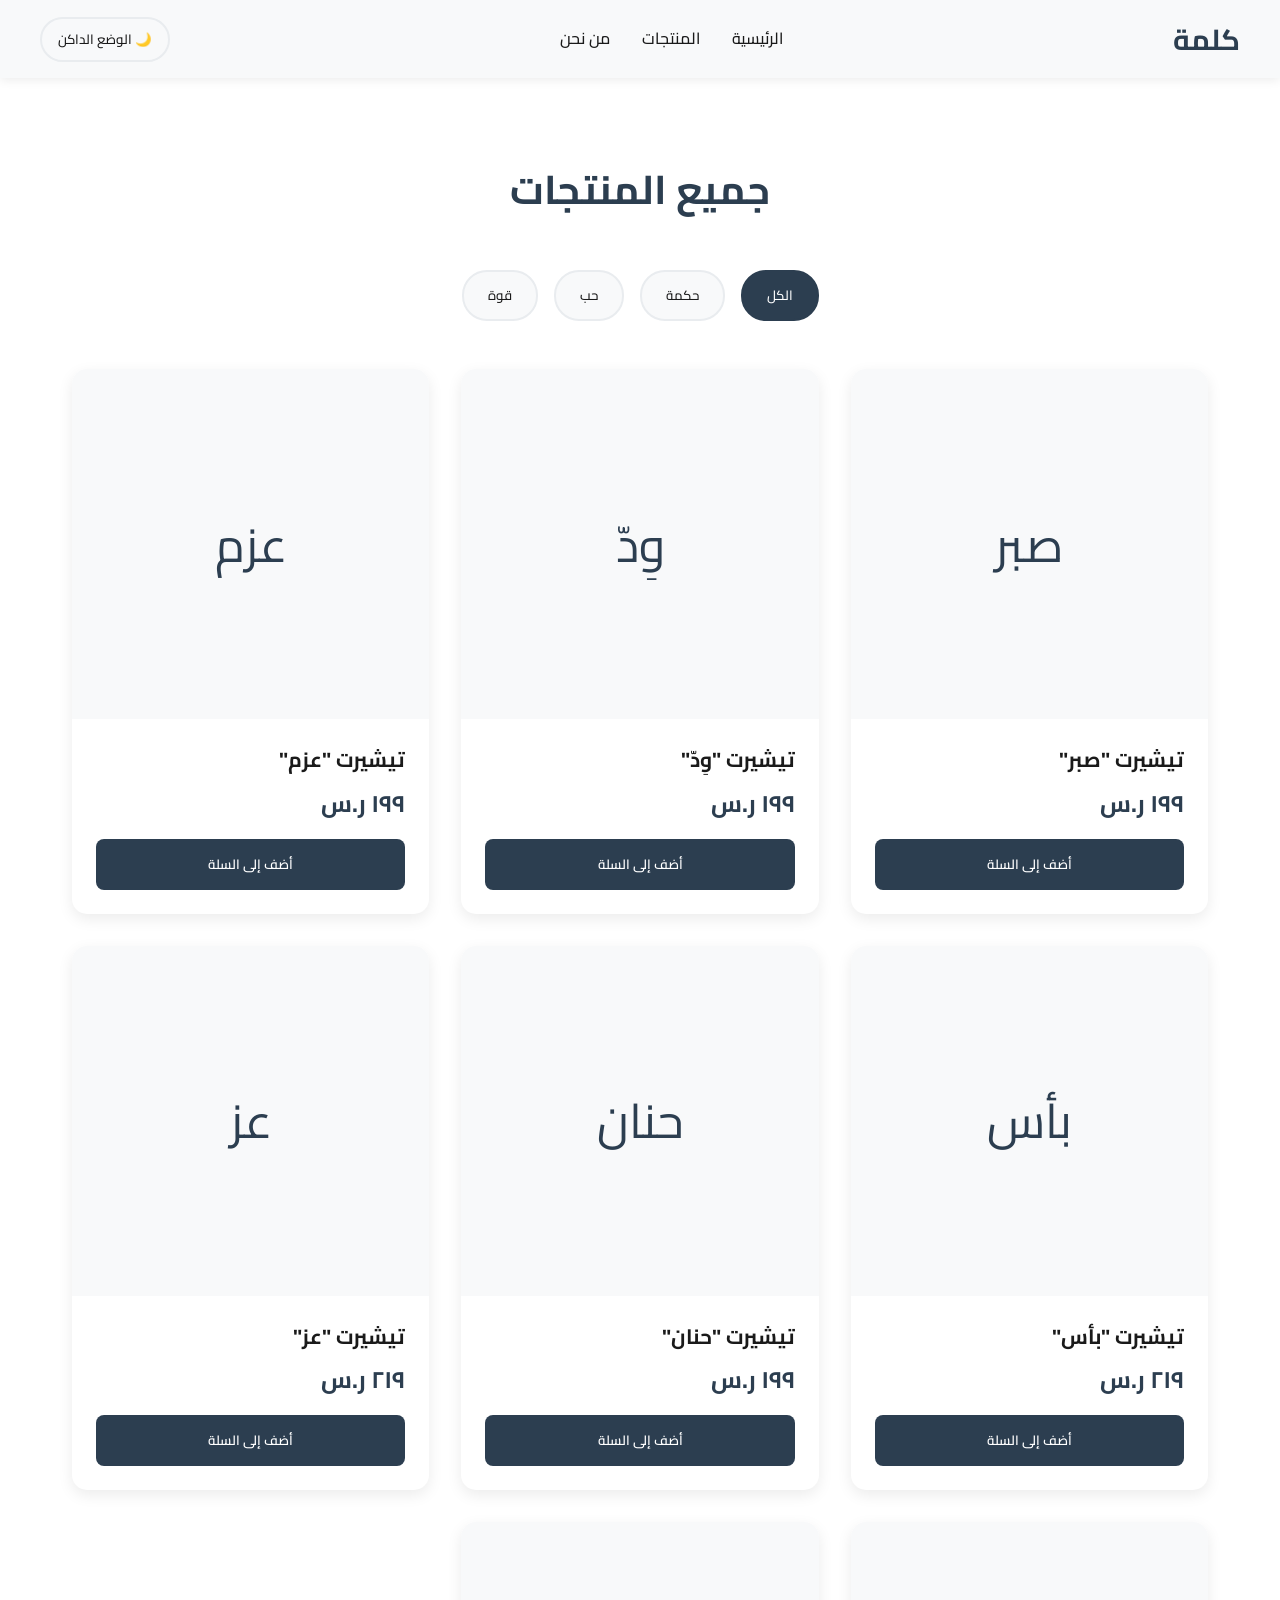
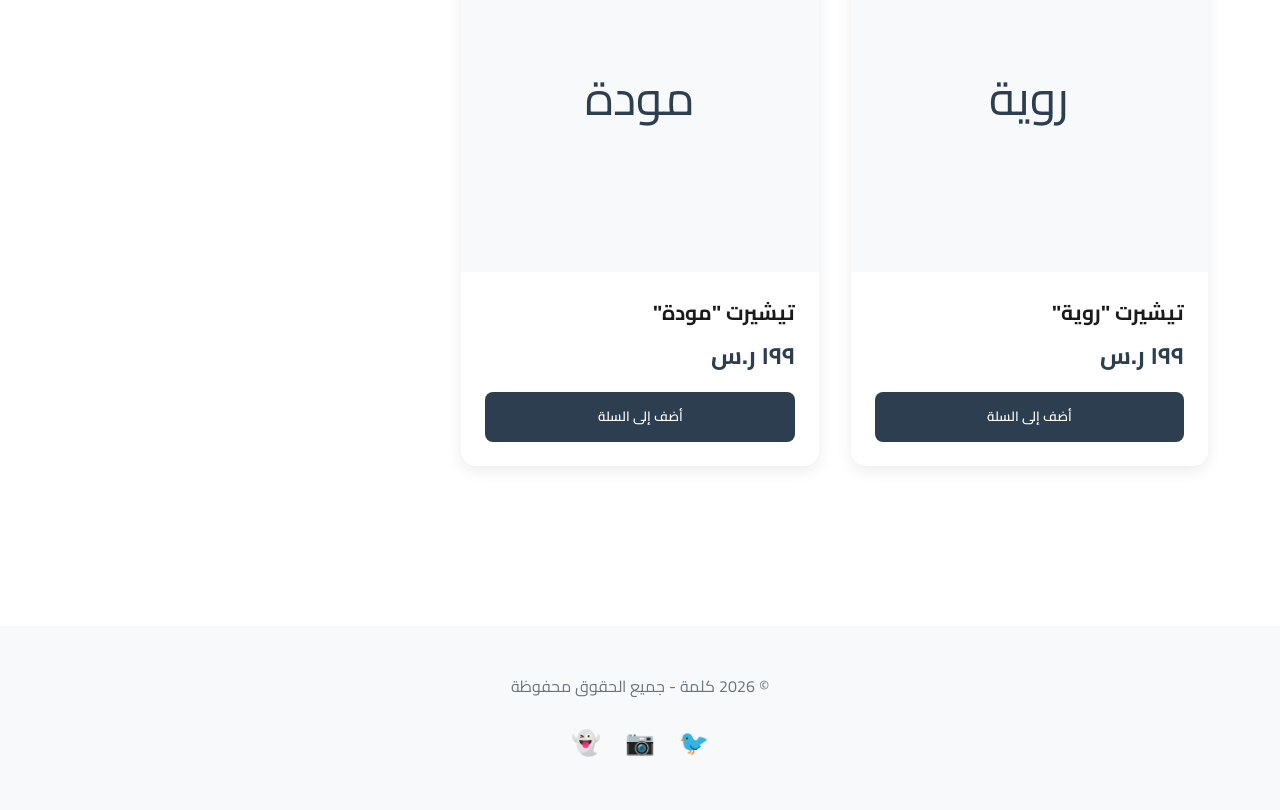
==== products.html @ c6dfade8 "Create products.html" ====
<!DOCTYPE html>
<html lang="ar" dir="rtl">
<head>
  <meta charset="UTF-8">
  <meta name="viewport" content="width=device-width, initial-scale=1.0">
  <title>المنتجات - كلمة</title>
  
  <link rel="preconnect" href="https://fonts.googleapis.com">
  <link rel="preconnect" href="https://fonts.gstatic.com" crossorigin>
  <link href="https://fonts.googleapis.com/css2?family=Cairo:wght@400;500;600;700&display=swap" rel="stylesheet">
  
  <link rel="stylesheet" href="style.css">
</head>
<body>
  <!-- الهيدر الموحد -->
  <header class="header">
    <div class="header-container">
      <a href="index.html" class="logo">كلمة</a>
      
      <nav>
        <ul class="nav-menu" id="nav-menu">
          <li><a href="index.html">الرئيسية</a></li>
          <li><a href="products.html">المنتجات</a></li>
          <li><a href="about.html">من نحن</a></li>
        </ul>
      </nav>
      
      <button class="theme-toggle" id="theme-toggle">🌙 الوضع الداكن</button>
      <button class="mobile-menu-btn" id="mobile-menu-btn">☰</button>
    </div>
  </header>

  <!-- ========================================
       🛍️ قسم المنتجات مع الفلاتر
       ======================================== -->
  <section class="section">
    <h2 class="section-title">جميع المنتجات</h2>
    
    <!-- أزرار الفلترة -->
    <div class="filters">
      <button class="filter-btn active" data-filter="all">الكل</button>
      <button class="filter-btn" data-filter="حكمة">حكمة</button>
      <button class="filter-btn" data-filter="حب">حب</button>
      <button class="filter-btn" data-filter="قوة">قوة</button>
    </div>

    <!-- شبكة المنتجات -->
    <div class="products-grid">
      <!-- منتج 1 -->
      <div class="product-card" data-category="حكمة">
        <div class="product-image">صبر</div>
        <div class="product-info">
          <h3 class="product-title">تيشيرت "صبر"</h3>
          <p class="product-price">١٩٩ ر.س</p>
          <button class="product-button">أضف إلى السلة</button>
        </div>
      </div>

      <!-- منتج 2 -->
      <div class="product-card" data-category="حب">
        <div class="product-image">وِدّ</div>
        <div class="product-info">
          <h3 class="product-title">تيشيرت "وِدّ"</h3>
          <p class="product-price">١٩٩ ر.س</p>
          <button class="product-button">أضف إلى السلة</button>
        </div>
      </div>

      <!-- منتج 3 -->
      <div class="product-card" data-category="حكمة">
        <div class="product-image">عزم</div>
        <div class="product-info">
          <h3 class="product-title">تيشيرت "عزم"</h3>
          <p class="product-price">١٩٩ ر.س</p>
          <button class="product-button">أضف إلى السلة</button>
        </div>
      </div>

      <!-- منتج 4 -->
      <div class="product-card" data-category="قوة">
        <div class="product-image">بأس</div>
        <div class="product-info">
          <h3 class="product-title">تيشيرت "بأس"</h3>
          <p class="product-price">٢١٩ ر.س</p>
          <button class="product-button">أضف إلى السلة</button>
        </div>
      </div>

      <!-- منتج 5 -->
      <div class="product-card" data-category="حب">
        <div class="product-image">حنان</div>
        <div class="product-info">
          <h3 class="product-title">تيشيرت "حنان"</h3>
          <p class="product-price">١٩٩ ر.س</p>
          <button class="product-button">أضف إلى السلة</button>
        </div>
      </div>

      <!-- منتج 6 -->
      <div class="product-card" data-category="قوة">
        <div class="product-image">عز</div>
        <div class="product-info">
          <h3 class="product-title">تيشيرت "عز"</h3>
          <p class="product-price">٢١٩ ر.س</p>
          <button class="product-button">أضف إلى السلة</button>
        </div>
      </div>

      <!-- منتج 7 -->
      <div class="product-card" data-category="حكمة">
        <div class="product-image">روية</div>
        <div class="product-info">
          <h3 class="product-title">تيشيرت "روية"</h3>
          <p class="product-price">١٩٩ ر.س</p>
          <button class="product-button">أضف إلى السلة</button>
        </div>
      </div>

      <!-- منتج 8 -->
      <div class="product-card" data-category="حب">
        <div class="product-image">مودة</div>
        <div class="product-info">
          <h3 class="product-title">تيشيرت "مودة"</h3>
          <p class="product-price">١٩٩ ر.س</p>
          <button class="product-button">أضف إلى السلة</button>
        </div>
      </div>
    </div>
  </section>

  <!-- الفوتر الموحد -->
  <footer class="footer">
    <div class="footer-content">
      <p>© 2026 كلمة - جميع الحقوق محفوظة</p>
      <div class="social-links">
        <a href="#" title="تويتر">🐦</a>
        <a href="#" title="انستغرام">📷</a>
        <a href="#" title="سناب شات">👻</a>
      </div>
    </div>
  </footer>

  <script src="script.js"></script>
</body>
</html>
---- style.css ----
:root {
  /* الوضع الفاتح (Light Mode) */
  --bg-primary: #ffffff;
  --bg-secondary: #f8f9fa;
  --text-primary: #1a1a1a;
  --text-secondary: #6c757d;
  --accent-color: #2c3e50;
  --card-bg: #ffffff;
  --border-color: #e9ecef;
  --shadow: rgba(0, 0, 0, 0.08);
}

[data-theme="dark"] {
  /* الوضع الداكن (Dark Mode) */
  --bg-primary: #1a1a1a;
  --bg-secondary: #2d2d2d;
  --text-primary: #ffffff;
  --text-secondary: #b0b0b0;
  --accent-color: #ecf0f1;
  --card-bg: #2d2d2d;
  --border-color: #404040;
  --shadow: rgba(0, 0, 0, 0.3);
}

/* ========================================
   🔄 إعادة تعيين الأنماط الأساسية
   ======================================== */
* {
  margin: 0;
  padding: 0;
  box-sizing: border-box;
}

body {
  font-family: 'Cairo', sans-serif;
  background-color: var(--bg-primary);
  color: var(--text-primary);
  line-height: 1.6;
  transition: background-color 0.3s ease, color 0.3s ease;
}

a {
  text-decoration: none;
  color: inherit;
}

img {
  max-width: 100%;
  height: auto;
}

/* ========================================
   🧭 الهيدر (Header)
   ======================================== */
.header {
  background-color: var(--bg-secondary);
  padding: 1rem 2rem;
  box-shadow: 0 2px 10px var(--shadow);
  position: sticky;
  top: 0;
  z-index: 1000;
}

.header-container {
  max-width: 1200px;
  margin: 0 auto;
  display: flex;
  justify-content: space-between;
  align-items: center;
}

.logo {
  font-size: 1.8rem;
  font-weight: 700;
  color: var(--accent-color);
}

.nav-menu {
  display: flex;
  gap: 2rem;
  list-style: none;
}

.nav-menu a {
  font-weight: 500;
  transition: color 0.3s ease;
}

.nav-menu a:hover {
  color: var(--accent-color);
}

.theme-toggle {
  background: none;
  border: 2px solid var(--border-color);
  color: var(--text-primary);
  padding: 0.5rem 1rem;
  border-radius: 25px;
  cursor: pointer;
  font-family: 'Cairo', sans-serif;
  font-weight: 500;
  transition: all 0.3s ease;
}

.theme-toggle:hover {
  border-color: var(--accent-color);
}

/* قائمة الموبايل */
.mobile-menu-btn {
  display: none;
  background: none;
  border: none;
  font-size: 1.5rem;
  color: var(--text-primary);
  cursor: pointer;
}

/* ========================================
   🏠 قسم البطل (Hero Section)
   ======================================== */
.hero {
  background: linear-gradient(135deg, var(--bg-secondary) 0%, var(--bg-primary) 100%);
  padding: 6rem 2rem;
  text-align: center;
}

.hero-content {
  max-width: 800px;
  margin: 0 auto;
}

.hero h1 {
  font-size: 3.5rem;
  margin-bottom: 1rem;
  color: var(--accent-color);
  line-height: 1.2;
}

.hero p {
  font-size: 1.3rem;
  color: var(--text-secondary);
  margin-bottom: 2rem;
}

.cta-button {
  display: inline-block;
  background-color: var(--accent-color);
  color: var(--bg-primary);
  padding: 1rem 2.5rem;
  border-radius: 30px;
  font-weight: 600;
  font-size: 1.1rem;
  transition: transform 0.3s ease, box-shadow 0.3s ease;
}

.cta-button:hover {
  transform: translateY(-3px);
  box-shadow: 0 10px 25px var(--shadow);
}

/* ========================================
   📦 الأقسام العامة
   ======================================== */
.section {
  padding: 5rem 2rem;
  max-width: 1200px;
  margin: 0 auto;
}

.section-title {
  font-size: 2.5rem;
  text-align: center;
  margin-bottom: 3rem;
  color: var(--accent-color);
}

/* ========================================
   👕 بطاقات المنتجات
   ======================================== */
.products-grid {
  display: grid;
  grid-template-columns: repeat(auto-fill, minmax(280px, 1fr));
  gap: 2rem;
}

.product-card {
  background-color: var(--card-bg);
  border-radius: 15px;
  overflow: hidden;
  box-shadow: 0 5px 15px var(--shadow);
  transition: transform 0.3s ease, box-shadow 0.3s ease;
}

.product-card:hover {
  transform: translateY(-10px);
  box-shadow: 0 15px 35px var(--shadow);
}

.product-image {
  width: 100%;
  height: 350px;
  background-color: var(--bg-secondary);
  display: flex;
  align-items: center;
  justify-content: center;
  font-size: 3rem;
  color: var(--accent-color);
}

.product-info {
  padding: 1.5rem;
}

.product-title {
  font-size: 1.3rem;
  margin-bottom: 0.5rem;
  color: var(--text-primary);
}

.product-price {
  font-size: 1.5rem;
  font-weight: 700;
  color: var(--accent-color);
  margin-bottom: 1rem;
}

.product-button {
  width: 100%;
  background-color: var(--accent-color);
  color: var(--bg-primary);
  border: none;
  padding: 0.8rem;
  border-radius: 8px;
  font-family: 'Cairo', sans-serif;
  font-weight: 600;
  cursor: pointer;
  transition: opacity 0.3s ease;
}

.product-button:hover {
  opacity: 0.9;
}

/* ========================================
   🔍 فلاتر المنتجات
   ======================================== */
.filters {
  display: flex;
  gap: 1rem;
  justify-content: center;
  margin-bottom: 3rem;
  flex-wrap: wrap;
}

.filter-btn {
  background-color: var(--bg-secondary);
  color: var(--text-primary);
  border: 2px solid var(--border-color);
  padding: 0.7rem 1.5rem;
  border-radius: 25px;
  cursor: pointer;
  font-family: 'Cairo', sans-serif;
  font-weight: 500;
  transition: all 0.3s ease;
}

.filter-btn:hover,
.filter-btn.active {
  background-color: var(--accent-color);
  color: var(--bg-primary);
  border-color: var(--accent-color);
}

/* ========================================
   📖 صفحة من نحن
   ======================================== */
.about-content {
  max-width: 800px;
  margin: 0 auto;
  text-align: center;
}

.about-content h2 {
  font-size: 2rem;
  margin-bottom: 1.5rem;
  color: var(--accent-color);
}

.about-content p {
  font-size: 1.2rem;
  color: var(--text-secondary);
  margin-bottom: 1.5rem;
  line-height: 1.8;
}

.values-grid {
  display: grid;
  grid-template-columns: repeat(auto-fit, minmax(250px, 1fr));
  gap: 2rem;
  margin-top: 4rem;
}

.value-card {
  background-color: var(--card-bg);
  padding: 2rem;
  border-radius: 15px;
  box-shadow: 0 5px 15px var(--shadow);
}

.value-icon {
  font-size: 3rem;
  margin-bottom: 1rem;
}

.value-card h3 {
  font-size: 1.5rem;
  margin-bottom: 1rem;
  color: var(--accent-color);
}

/* ========================================
   🦶 الفوتر (Footer)
   ======================================== */
.footer {
  background-color: var(--bg-secondary);
  padding: 3rem 2rem;
  text-align: center;
  margin-top: 5rem;
}

.footer-content {
  max-width: 1200px;
  margin: 0 auto;
}

.footer p {
  color: var(--text-secondary);
  margin-bottom: 1rem;
}

.social-links {
  display: flex;
  gap: 1.5rem;
  justify-content: center;
  margin-top: 1.5rem;
}

.social-links a {
  font-size: 1.5rem;
  color: var(--text-secondary);
  transition: color 0.3s ease;
}

.social-links a:hover {
  color: var(--accent-color);
}

/* ========================================
   📱 التجاوب مع الشاشات الصغيرة (Responsive)
   ======================================== */
@media (max-width: 768px) {
  .mobile-menu-btn {
    display: block;
  }

  .nav-menu {
    display: none;
    position: absolute;
    top: 100%;
    left: 0;
    right: 0;
    background-color: var(--bg-secondary);
    flex-direction: column;
    padding: 2rem;
    box-shadow: 0 5px 15px var(--shadow);
  }

  .nav-menu.active {
    display: flex;
  }

  .hero h1 {
    font-size: 2.5rem;
  }

  .hero p {
    font-size: 1.1rem;
  }

  .section-title {
    font-size: 2rem;
  }

  .products-grid {
    grid-template-columns: repeat(auto-fill, minmax(250px, 1fr));
    gap: 1.5rem;
  }
}
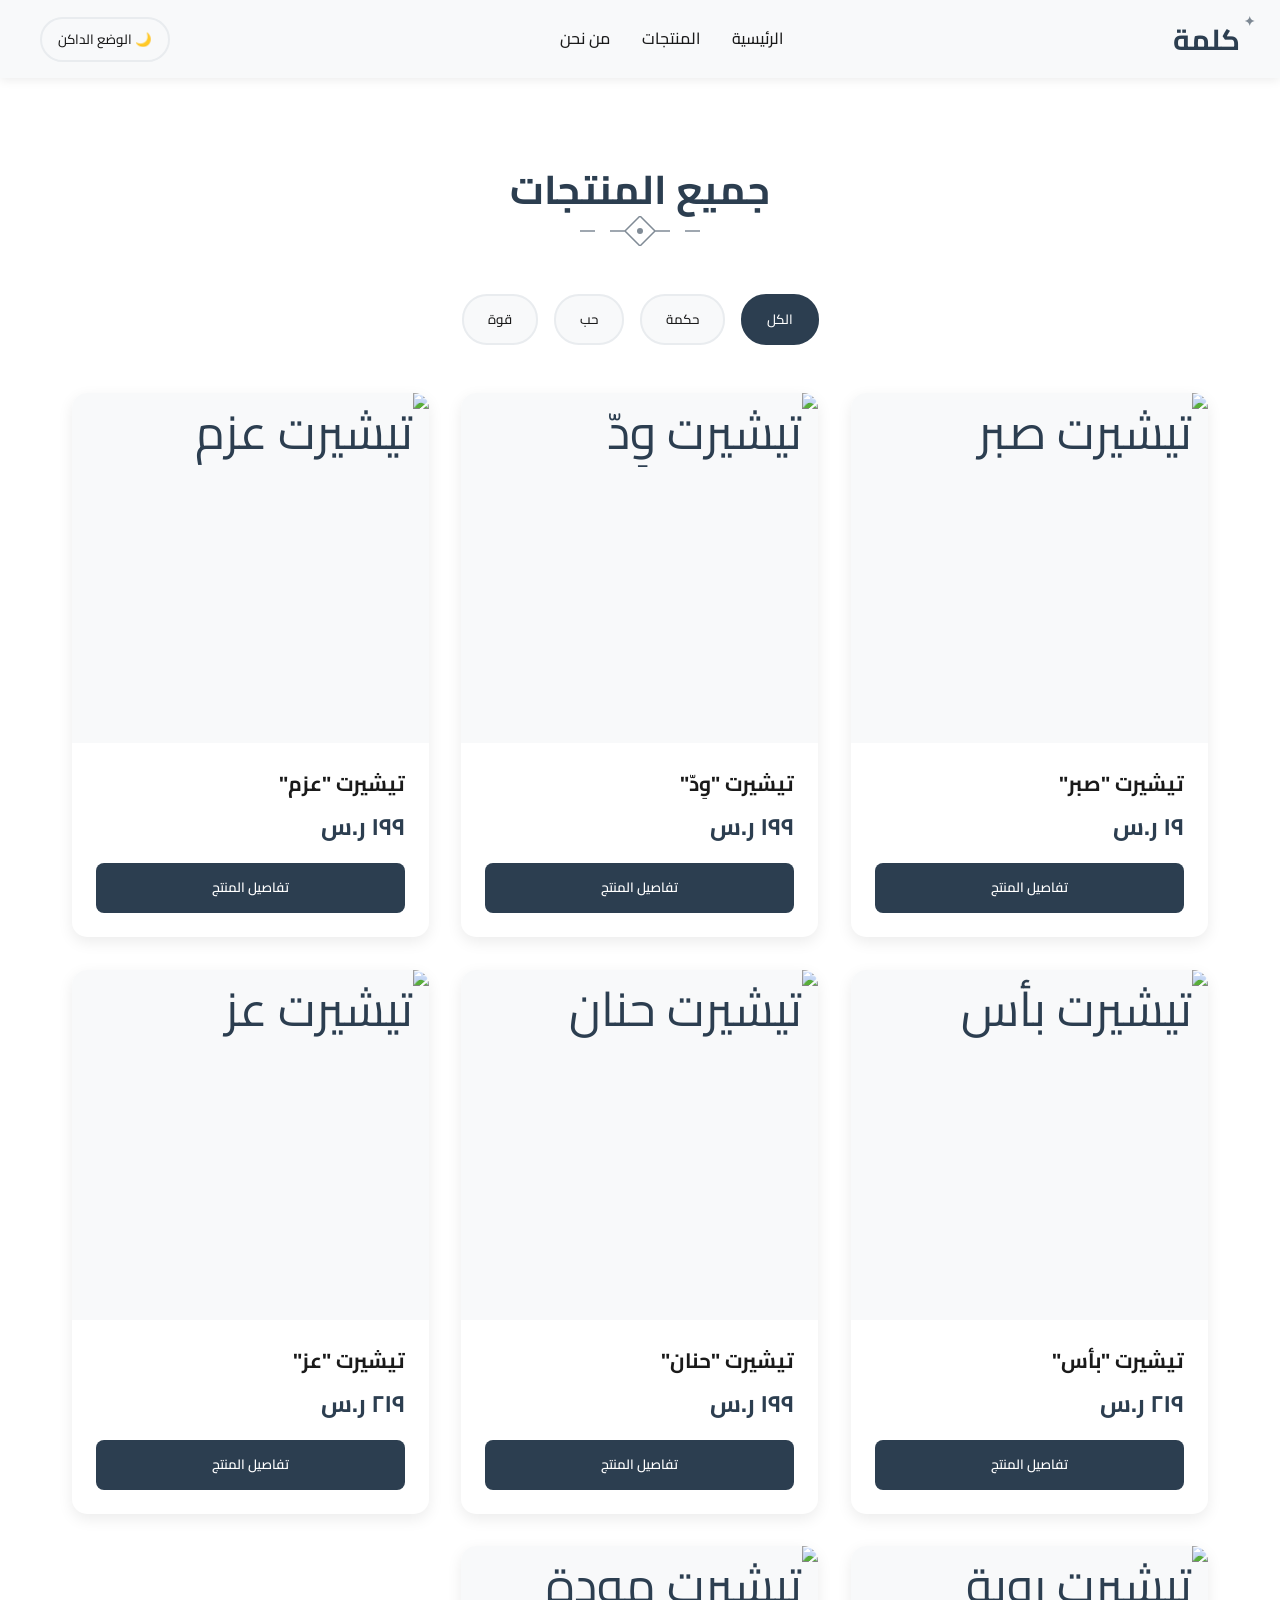
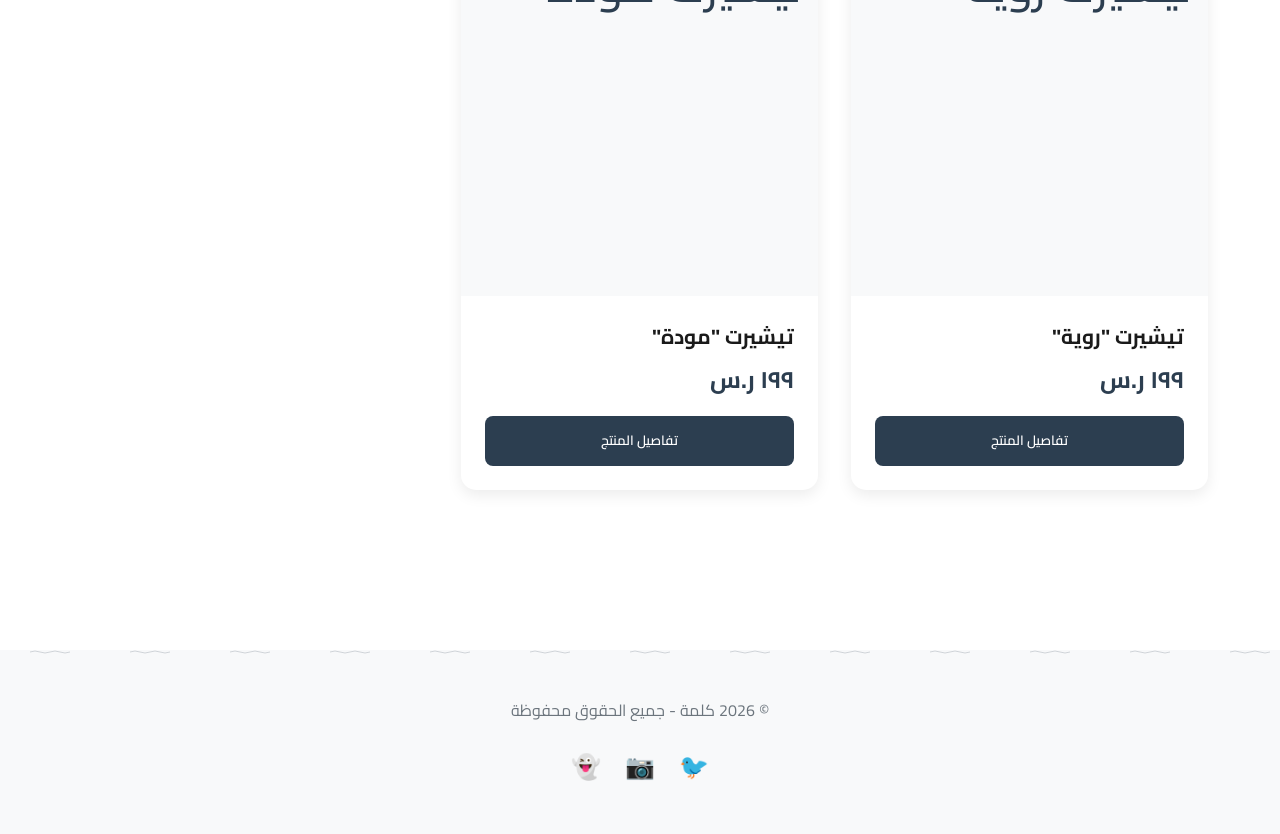
==== commit 0e365d80: "Update products.html" ====
--- a/products.html
+++ b/products.html
@@ -33,101 +33,117 @@
   <!-- ========================================
        🛍️ قسم المنتجات مع الفلاتر
        ======================================== -->
-  <section class="section">
-    <h2 class="section-title">جميع المنتجات</h2>
-    
-    <!-- أزرار الفلترة -->
-    <div class="filters">
-      <button class="filter-btn active" data-filter="all">الكل</button>
-      <button class="filter-btn" data-filter="حكمة">حكمة</button>
-      <button class="filter-btn" data-filter="حب">حب</button>
-      <button class="filter-btn" data-filter="قوة">قوة</button>
+  <!-- 🛍️ قسم المنتجات مع الفلاتر -->
+<section class="section">
+  <h2 class="section-title">جميع المنتجات</h2>
+  
+  <!-- أزرار الفلترة -->
+  <div class="filters">
+    <button class="filter-btn active" data-filter="all">الكل</button>
+    <button class="filter-btn" data-filter="حكمة">حكمة</button>
+    <button class="filter-btn" data-filter="حب">حب</button>
+    <button class="filter-btn" data-filter="قوة">قوة</button>
+  </div>
+
+  <!-- شبكة المنتجات -->
+  <div class="products-grid">
+    <!-- منتج 1 -->
+    <div class="product-card" data-category="حكمة" data-product-id="1">
+      <div class="product-image">
+        <img src="https://images.unsplash.com/photo-1521572163474-6864f9cf17ab?w=400&h=500&fit=crop" alt="تيشيرت صبر">
+      </div>
+      <div class="product-info">
+        <h3 class="product-title">تيشيرت "صبر"</h3>
+        <p class="product-price">١٩ ر.س</p>
+        <button class="product-button" onclick="window.location.href='product.html?id=1'">تفاصيل المنتج</button>
+      </div>
     </div>
 
-    <!-- شبكة المنتجات -->
-    <div class="products-grid">
-      <!-- منتج 1 -->
-      <div class="product-card" data-category="حكمة">
-        <div class="product-image">صبر</div>
-        <div class="product-info">
-          <h3 class="product-title">تيشيرت "صبر"</h3>
-          <p class="product-price">١٩٩ ر.س</p>
-          <button class="product-button">أضف إلى السلة</button>
-        </div>
+    <!-- منتج 2 -->
+    <div class="product-card" data-category="حب" data-product-id="2">
+      <div class="product-image">
+        <img src="https://images.unsplash.com/photo-1583743814966-8936f5b7be1a?w=400&h=500&fit=crop" alt="تيشيرت وِدّ">
       </div>
-
-      <!-- منتج 2 -->
-      <div class="product-card" data-category="حب">
-        <div class="product-image">وِدّ</div>
-        <div class="product-info">
-          <h3 class="product-title">تيشيرت "وِدّ"</h3>
-          <p class="product-price">١٩٩ ر.س</p>
-          <button class="product-button">أضف إلى السلة</button>
-        </div>
-      </div>
-
-      <!-- منتج 3 -->
-      <div class="product-card" data-category="حكمة">
-        <div class="product-image">عزم</div>
-        <div class="product-info">
-          <h3 class="product-title">تيشيرت "عزم"</h3>
-          <p class="product-price">١٩٩ ر.س</p>
-          <button class="product-button">أضف إلى السلة</button>
-        </div>
-      </div>
-
-      <!-- منتج 4 -->
-      <div class="product-card" data-category="قوة">
-        <div class="product-image">بأس</div>
-        <div class="product-info">
-          <h3 class="product-title">تيشيرت "بأس"</h3>
-          <p class="product-price">٢١٩ ر.س</p>
-          <button class="product-button">أضف إلى السلة</button>
-        </div>
-      </div>
-
-      <!-- منتج 5 -->
-      <div class="product-card" data-category="حب">
-        <div class="product-image">حنان</div>
-        <div class="product-info">
-          <h3 class="product-title">تيشيرت "حنان"</h3>
-          <p class="product-price">١٩٩ ر.س</p>
-          <button class="product-button">أضف إلى السلة</button>
-        </div>
-      </div>
-
-      <!-- منتج 6 -->
-      <div class="product-card" data-category="قوة">
-        <div class="product-image">عز</div>
-        <div class="product-info">
-          <h3 class="product-title">تيشيرت "عز"</h3>
-          <p class="product-price">٢١٩ ر.س</p>
-          <button class="product-button">أضف إلى السلة</button>
-        </div>
-      </div>
-
-      <!-- منتج 7 -->
-      <div class="product-card" data-category="حكمة">
-        <div class="product-image">روية</div>
-        <div class="product-info">
-          <h3 class="product-title">تيشيرت "روية"</h3>
-          <p class="product-price">١٩٩ ر.س</p>
-          <button class="product-button">أضف إلى السلة</button>
-        </div>
-      </div>
-
-      <!-- منتج 8 -->
-      <div class="product-card" data-category="حب">
-        <div class="product-image">مودة</div>
-        <div class="product-info">
-          <h3 class="product-title">تيشيرت "مودة"</h3>
-          <p class="product-price">١٩٩ ر.س</p>
-          <button class="product-button">أضف إلى السلة</button>
-        </div>
+      <div class="product-info">
+        <h3 class="product-title">تيشيرت "وِدّ"</h3>
+        <p class="product-price">١٩٩ ر.س</p>
+        <button class="product-button" onclick="window.location.href='product.html?id=2'">تفاصيل المنتج</button>
       </div>
     </div>
-  </section>
 
+    <!-- منتج 3 -->
+    <div class="product-card" data-category="حكمة" data-product-id="3">
+      <div class="product-image">
+        <img src="https://images.unsplash.com/photo-1576566588028-4147f3842f27?w=400&h=500&fit=crop" alt="تيشيرت عزم">
+      </div>
+      <div class="product-info">
+        <h3 class="product-title">تيشيرت "عزم"</h3>
+        <p class="product-price">١٩٩ ر.س</p>
+        <button class="product-button" onclick="window.location.href='product.html?id=3'">تفاصيل المنتج</button>
+      </div>
+    </div>
+
+    <!-- منتج 4 -->
+    <div class="product-card" data-category="قوة" data-product-id="4">
+      <div class="product-image">
+        <img src="https://images.unsplash.com/photo-1562157873-818bc0726f68?w=400&h=500&fit=crop" alt="تيشيرت بأس">
+      </div>
+      <div class="product-info">
+        <h3 class="product-title">تيشيرت "بأس"</h3>
+        <p class="product-price">٢١٩ ر.س</p>
+        <button class="product-button" onclick="window.location.href='product.html?id=4'">تفاصيل المنتج</button>
+      </div>
+    </div>
+
+    <!-- منتج 5 -->
+    <div class="product-card" data-category="حب" data-product-id="5">
+      <div class="product-image">
+        <img src="https://images.unsplash.com/photo-1503341504253-dff4815485f1?w=400&h=500&fit=crop" alt="تيشيرت حنان">
+      </div>
+      <div class="product-info">
+        <h3 class="product-title">تيشيرت "حنان"</h3>
+        <p class="product-price">١٩٩ ر.س</p>
+        <button class="product-button" onclick="window.location.href='product.html?id=5'">تفاصيل المنتج</button>
+      </div>
+    </div>
+
+    <!-- منتج 6 -->
+    <div class="product-card" data-category="قوة" data-product-id="6">
+      <div class="product-image">
+        <img src="https://images.unsplash.com/photo-1581655353564-df123a1eb820?w=400&h=500&fit=crop" alt="تيشيرت عز">
+      </div>
+      <div class="product-info">
+        <h3 class="product-title">تيشيرت "عز"</h3>
+        <p class="product-price">٢١٩ ر.س</p>
+        <button class="product-button" onclick="window.location.href='product.html?id=6'">تفاصيل المنتج</button>
+      </div>
+    </div>
+
+    <!-- منتج 7 -->
+    <div class="product-card" data-category="حكمة" data-product-id="7">
+      <div class="product-image">
+        <img src="https://images.unsplash.com/photo-1554568218-0f1715e72254?w=400&h=500&fit=crop" alt="تيشيرت روية">
+      </div>
+      <div class="product-info">
+        <h3 class="product-title">تيشيرت "روية"</h3>
+        <p class="product-price">١٩٩ ر.س</p>
+        <button class="product-button" onclick="window.location.href='product.html?id=7'">تفاصيل المنتج</button>
+      </div>
+    </div>
+
+    <!-- منتج 8 -->
+    <div class="product-card" data-category="حب" data-product-id="8">
+      <div class="product-image">
+        <img src="https://images.unsplash.com/photo-1529374255404-311a2a4f1fd9?w=400&h=500&fit=crop" alt="تيشيرت مودة">
+      </div>
+      <div class="product-info">
+        <h3 class="product-title">تيشيرت "مودة"</h3>
+        <p class="product-price">١٩٩ ر.س</p>
+        <button class="product-button" onclick="window.location.href='product.html?id=8'">تفاصيل المنتج</button>
+      </div>
+    </div>
+  </div>
+</section>
   <!-- الفوتر الموحد -->
   <footer class="footer">
     <div class="footer-content">
--- a/style.css
+++ b/style.css
@@ -304,7 +304,6 @@
 .value-card {
   background-color: var(--card-bg);
   padding: 2rem;
-  border-radius: 15px;
   box-shadow: 0 5px 15px var(--shadow);
 }
 
@@ -397,3 +396,781 @@
     gap: 1.5rem;
   }
 }
+
+/* ========================================
+   🎬 أنيميشن 3D - يمكن تعديل القيم هنا
+   ======================================== */
+
+/* تأثير دخول العناصر من الأسفل مع دوران خفيف */
+@keyframes fadeInUp3D {
+  from {
+    opacity: 0;
+    transform: translateY(50px) rotateX(-15deg);
+  }
+  to {
+    opacity: 1;
+    transform: translateY(0) rotateX(0);
+  }
+}
+
+/* تأثير دوران مستمر للعناصر الزخرفية */
+@keyframes float3D {
+  0%, 100% {
+    transform: translateY(0) rotateX(0) rotateY(0);
+  }
+  50% {
+    transform: translateY(-20px) rotateX(10deg) rotateY(10deg);
+  }
+}
+
+/* تأثير نبض خفيف */
+@keyframes pulse3D {
+  0%, 100% {
+    transform: scale(1) rotateY(0);
+  }
+  50% {
+    transform: scale(1.05) rotateY(5deg);
+  }
+}
+
+/* ========================================
+   🏠 قسم Hero بتأثير 3D Parallax
+   ======================================== */
+.hero {
+  position: relative;
+  overflow: hidden;
+  perspective: 1000px; /* 🎯 عدّل هذه القيمة لتغيير عمق التأثير (كلما زادت قل العمق) */
+}
+
+.hero-content {
+  transform-style: preserve-3d;
+  animation: fadeInUp3D 1.2s ease-out;
+}
+
+.hero h1 {
+  transform: translateZ(50px); /* 🎯 عدّل القيمة لتغيير بروز النص للأمام */
+  text-shadow: 0 5px 15px var(--shadow);
+}
+
+.hero p {
+  transform: translateZ(30px);
+  animation: fadeInUp3D 1.2s ease-out 0.3s both;
+}
+
+.cta-button {
+  transform: translateZ(40px);
+  animation: fadeInUp3D 1.2s ease-out 0.6s both;
+}
+
+/* ========================================
+   ✨ أشكال زخرفية 3D متحركة في الخلفية
+   ======================================== */
+.hero::before,
+.hero::after {
+  content: '';
+  position: absolute;
+  width: 200px;
+  height: 200px;
+  border-radius: 50%;
+  background: linear-gradient(135deg, var(--accent-color) 0%, transparent 70%);
+  opacity: 0.1;
+  animation: float3D 6s ease-in-out infinite;
+  pointer-events: none;
+}
+
+.hero::before {
+  top: 10%;
+  left: 10%;
+  animation-delay: 0s;
+}
+
+.hero::after {
+  bottom: 10%;
+  right: 10%;
+  animation-delay: 3s;
+}
+
+/* ========================================
+   👕 بطاقات المنتجات بتأثير 3D Tilt
+   ======================================== */
+.product-card {
+  transform-style: preserve-3d;
+  transition: transform 0.4s ease, box-shadow 0.4s ease;
+  will-change: transform; /* تحسين الأداء */
+}
+
+.product-card:hover {
+  transform: translateY(-10px) rotateX(5deg) rotateY(-5deg);
+  box-shadow: 0 20px 40px var(--shadow);
+}
+
+.product-image {
+  transform: translateZ(20px); /* 🎯 عدّل القيمة لبروز الصورة */
+  transition: transform 0.4s ease;
+}
+
+.product-card:hover .product-image {
+  transform: translateZ(40px) scale(1.05);
+}
+
+.product-info {
+  transform: translateZ(10px);
+}
+
+/* ========================================
+   📖 بطاقات القيم بتأثير دوران 3D
+   ======================================== */
+.value-card {
+  transform-style: preserve-3d;
+  transition: transform 0.5s ease;
+}
+
+.value-card:hover {
+  transform: rotateY(10deg) rotateX(-5deg) scale(1.03);
+}
+
+.value-icon {
+  transform: translateZ(30px);
+  animation: pulse3D 3s ease-in-out infinite;
+}
+
+/* ========================================
+   🎯 تأثير Parallax على العناوين
+   ======================================== */
+.section-title {
+  transform-style: preserve-3d;
+  transition: transform 0.3s ease;
+}
+
+.section-title:hover {
+  transform: translateZ(20px) scale(1.02);
+}
+
+/* ========================================
+   📱 إيقاف التأثيرات على الموبايل (للأداء)
+   ======================================== */
+@media (max-width: 768px) {
+  .hero::before,
+  .hero::after {
+    display: none;
+  }
+  
+  .product-card:hover {
+    transform: translateY(-5px);
+  }
+}
+
+/* ========================================
+   ⚡ تحسين الأداء للمستخدمين الذين يفضلون تقليل الحركة
+   ======================================== */
+@media (prefers-reduced-motion: reduce) {
+  *, *::before, *::after {
+    animation-duration: 0.01ms !important;
+    animation-iteration-count: 1 !important;
+    transition-duration: 0.01ms !important;
+  }
+}
+/* ========================================
+   🌙 الزخارف العربية الإسلامية المينيماليست
+   ======================================== */
+
+/* ========================================
+   ✨ فواصل زخرفية بين الأقسام
+   ======================================== */
+.ornamental-divider {
+  display: flex;
+  align-items: center;
+  justify-content: center;
+  margin: 3rem auto;
+  max-width: 400px;
+  gap: 1rem;
+}
+
+.ornamental-divider::before,
+.ornamental-divider::after {
+  content: '';
+  flex: 1;
+  height: 1px;
+  background: linear-gradient(
+    to var(--direction, right),
+    transparent,
+    var(--accent-color),
+    transparent
+  );
+}
+
+.ornamental-divider::before { --direction: right; }
+.ornamental-divider::after { --direction: left; }
+
+.ornamental-divider svg {
+  width: 40px;
+  height: 40px;
+  fill: var(--accent-color);
+  opacity: 0.7;
+  transition: transform 0.5s ease;
+}
+
+.ornamental-divider:hover svg {
+  transform: rotate(45deg);
+}
+
+/* ========================================
+   🏷️ حدود مزخرفة للعناوين
+   ======================================== */
+.section-title {
+  position: relative;
+  display: inline-block;
+  width: 100%;
+  padding-bottom: 1.5rem;
+}
+
+.section-title::after {
+  content: '';
+  position: absolute;
+  bottom: 0;
+  left: 50%;
+  transform: translateX(-50%);
+  width: 120px;
+  height: 30px;
+  background-image: url("data:image/svg+xml;utf8,<svg xmlns='http://www.w3.org/2000/svg' viewBox='0 0 120 30'><path d='M60 0 L75 15 L60 30 L45 15 Z M30 15 L45 15 M75 15 L90 15 M0 15 L15 15 M105 15 L120 15' fill='none' stroke='%232c3e50' stroke-width='1.5'/><circle cx='60' cy='15' r='3' fill='%232c3e50'/></svg>");
+  background-repeat: no-repeat;
+  background-position: center;
+  background-size: contain;
+  opacity: 0.6;
+}
+
+/* 🎯 لتغيير لون الزخرفة في الوضع الداكن */
+[data-theme="dark"] .section-title::after {
+  background-image: url("data:image/svg+xml;utf8,<svg xmlns='http://www.w3.org/2000/svg' viewBox='0 0 120 30'><path d='M60 0 L75 15 L60 30 L45 15 Z M30 15 L45 15 M75 15 L90 15 M0 15 L15 15 M105 15 L120 15' fill='none' stroke='%23ecf0f1' stroke-width='1.5'/><circle cx='60' cy='15' r='3' fill='%23ecf0f1'/></svg>");
+}
+
+/* ========================================
+   🎭 نمط خلفية زخرفي خفيف (Islamic Pattern)
+   ======================================== */
+.pattern-bg {
+  position: relative;
+}
+
+.pattern-bg::before {
+  content: '';
+  position: absolute;
+  top: 0;
+  left: 0;
+  right: 0;
+  bottom: 0;
+  background-image: url("data:image/svg+xml;utf8,<svg xmlns='http://www.w3.org/2000/svg' width='60' height='60' viewBox='0 0 60 60'><path d='M30 0 L35 10 L45 10 L37 17 L40 27 L30 21 L20 27 L23 17 L15 10 L25 10 Z' fill='none' stroke='%232c3e50' stroke-width='0.5' opacity='0.1'/></svg>");
+  background-repeat: repeat;
+  opacity: 0.3;
+  pointer-events: none;
+  z-index: 0;
+}
+
+.pattern-bg > * {
+  position: relative;
+  z-index: 1;
+}
+
+[data-theme="dark"] .pattern-bg::before {
+  background-image: url("data:image/svg+xml;utf8,<svg xmlns='http://www.w3.org/2000/svg' width='60' height='60' viewBox='0 0 60 60'><path d='M30 0 L35 10 L45 10 L37 17 L40 27 L30 21 L20 27 L23 17 L15 10 L25 10 Z' fill='none' stroke='%23ecf0f1' stroke-width='0.5' opacity='0.1'/></svg>");
+}
+
+/* ========================================
+   🖼️ إطار زخرفي حول بطاقات القيم
+   ======================================== */
+.value-card {
+  position: relative;
+  border: 1px solid var(--border-color);
+}
+
+.value-card::before,
+.value-card::after {
+  content: '';
+  position: absolute;
+  width: 30px;
+  height: 30px;
+  border: 2px solid var(--accent-color);
+  opacity: 0.4;
+  transition: all 0.4s ease;
+}
+
+.value-card::before {
+  top: -2px;
+  right: -2px;
+  border-bottom: none;
+  border-left: none;
+}
+
+.value-card::after {
+  bottom: -2px;
+  left: -2px;
+  border-top: none;
+  border-right: none;
+}
+
+.value-card:hover::before,
+.value-card:hover::after {
+  width: 50px;
+  height: 50px;
+  opacity: 0.8;
+}
+
+/* ========================================
+   🌸 زخرفة في الفوتر
+   ======================================== */
+.footer {
+  position: relative;
+  overflow: hidden;
+}
+
+.footer::before {
+  content: '';
+  position: absolute;
+  top: 0;
+  left: 0;
+  right: 0;
+  height: 4px;
+  background-image: url("data:image/svg+xml;utf8,<svg xmlns='http://www.w3.org/2000/svg' viewBox='0 0 100 10'><path d='M0 5 Q 12.5 0, 25 5 T 50 5 T 75 5 T 100 5' fill='none' stroke='%232c3e50' stroke-width='1'/></svg>");
+  background-repeat: repeat-x;
+  background-size: 100px 4px;
+  opacity: 0.5;
+}
+
+[data-theme="dark"] .footer::before {
+  background-image: url("data:image/svg+xml;utf8,<svg xmlns='http://www.w3.org/2000/svg' viewBox='0 0 100 10'><path d='M0 5 Q 12.5 0, 25 5 T 50 5 T 75 5 T 100 5' fill='none' stroke='%23ecf0f1' stroke-width='1'/></svg>");
+}
+
+/* ========================================
+   💫 زخرفة متحركة حول اللوجو
+   ======================================== */
+.logo {
+  position: relative;
+  display: inline-block;
+}
+
+.logo::after {
+  content: '✦';
+  position: absolute;
+  top: -5px;
+  right: -15px;
+  font-size: 0.8rem;
+  color: var(--accent-color);
+  animation: rotateStar 8s linear infinite;
+  opacity: 0.6;
+}
+
+@keyframes rotateStar {
+  from { transform: rotate(0deg); }
+  to { transform: rotate(360deg); }
+}
+
+/* ========================================
+   📱 تعديل الزخارف للموبايل
+   ======================================== */
+@media (max-width: 768px) {
+ 
+  
+  .ornamental-divider {
+    max-width: 250px;
+  }
+  
+  .section-title::after {
+    width: 80px;
+  }
+}
+/* ========================================
+   👕 صور المنتجات
+   ======================================== */
+.product-image {
+  width: 100%;
+  height: 350px;
+  background-color: var(--bg-secondary);
+  display: flex;
+  align-items: center;
+  justify-content: center;
+  overflow: hidden;
+  position: relative;
+}
+
+.product-image img {
+  width: 100%;
+  height: 100%;
+  object-fit: cover;
+  transition: transform 0.4s ease;
+}
+
+.product-card:hover .product-image img {
+  transform: scale(1.1);
+}
+
+/* ========================================
+   🎨 صفحة تفاصيل المنتج
+   ======================================== */
+.product-detail {
+  max-width: 1200px;
+  margin: 3rem auto;
+  padding: 0 2rem;
+  display: grid;
+  grid-template-columns: 1fr 1fr;
+  gap: 4rem;
+}
+
+.product-gallery {
+  position: sticky;
+  top: 100px;
+  height: fit-content;
+}
+
+.product-main-image {
+  width: 100%;
+  aspect-ratio: 1;
+  background-color: var(--bg-secondary);
+  border-radius: 15px;
+  overflow: hidden;
+  margin-bottom: 1rem;
+  box-shadow: 0 5px 15px var(--shadow);
+}
+
+.product-main-image img {
+  width: 100%;
+  height: 100%;
+  object-fit: cover;
+}
+
+.product-thumbnails {
+  display: grid;
+  grid-template-columns: repeat(4, 1fr);
+  gap: 1rem;
+}
+
+.thumbnail {
+  aspect-ratio: 1;
+  border-radius: 10px;
+  overflow: hidden;
+  cursor: pointer;
+  border: 2px solid var(--border-color);
+  transition: border-color 0.3s ease;
+}
+
+.thumbnail:hover,
+.thumbnail.active {
+  border-color: var(--accent-color);
+}
+
+.thumbnail img {
+  width: 100%;
+  height: 100%;
+  object-fit: cover;
+}
+
+.product-info-detail {
+  padding: 2rem 0;
+}
+
+.product-info-detail h1 {
+  font-size: 2.5rem;
+  color: var(--text-primary);
+  margin-bottom: 1rem;
+}
+
+.product-price-detail {
+  font-size: 2rem;
+  font-weight: 700;
+  color: var(--accent-color);
+  margin-bottom: 1.5rem;
+}
+
+.product-description {
+  color: var(--text-secondary);
+  font-size: 1.1rem;
+  line-height: 1.8;
+  margin-bottom: 2rem;
+}
+
+/* اختيار اللون */
+.color-selector {
+  margin-bottom: 2rem;
+}
+
+.color-selector label {
+  display: block;
+  font-weight: 600;
+  margin-bottom: 1rem;
+  color: var(--text-primary);
+}
+
+.color-options {
+  display: flex;
+  gap: 1rem;
+  flex-wrap: wrap;
+}
+
+.color-option {
+  width: 50px;
+  height: 50px;
+  border-radius: 50%;
+  cursor: pointer;
+  border: 3px solid transparent;
+  transition: all 0.3s ease;
+  position: relative;
+}
+
+.color-option:hover {
+  transform: scale(1.1);
+}
+
+.color-option.selected {
+  border-color: var(--text-primary);
+  box-shadow: 0 0 0 2px var(--bg-primary), 0 0 0 4px var(--text-primary);
+}
+
+.color-option::after {
+  content: attr(data-color-name);
+  position: absolute;
+  bottom: -25px;
+  left: 50%;
+  transform: translateX(-50%);
+  font-size: 0.8rem;
+  color: var(--text-secondary);
+  white-space: nowrap;
+  opacity: 0;
+  transition: opacity 0.3s ease;
+}
+
+.color-option:hover::after {
+  opacity: 1;
+}
+
+/* اختيار المقاس */
+.size-selector {
+  margin-bottom: 2rem;
+}
+
+.size-selector label {
+  display: block;
+  font-weight: 600;
+  margin-bottom: 1rem;
+  color: var(--text-primary);
+}
+
+.size-options {
+  display: flex;
+  gap: 1rem;
+  flex-wrap: wrap;
+}
+
+.size-option {
+  width: 60px;
+  height: 60px;
+  border: 2px solid var(--border-color);
+  background-color: var(--card-bg);
+  color: var(--text-primary);
+  border-radius: 10px;
+  cursor: pointer;
+  font-family: 'Cairo', sans-serif;
+  font-weight: 600;
+  font-size: 1.1rem;
+  transition: all 0.3s ease;
+}
+
+.size-option:hover {
+  border-color: var(--accent-color);
+  transform: translateY(-2px);
+}
+
+.size-option.selected {
+  background-color: var(--accent-color);
+  color: var(--bg-primary);
+  border-color: var(--accent-color);
+}
+
+.size-option:disabled {
+  opacity: 0.4;
+  cursor: not-allowed;
+  transform: none;
+}
+
+/* دليل المقاسات */
+.size-guide {
+  margin-top: 1rem;
+  font-size: 0.9rem;
+  color: var(--text-secondary);
+}
+
+.size-guide a {
+  color: var(--accent-color);
+  text-decoration: underline;
+  cursor: pointer;
+}
+
+/* زر الإضافة للسلة */
+.add-to-cart {
+  width: 100%;
+  background-color: var(--accent-color);
+  color: var(--bg-primary);
+  border: none;
+  padding: 1.2rem;
+  border-radius: 10px;
+  font-family: 'Cairo', sans-serif;
+  font-weight: 700;
+  font-size: 1.2rem;
+  cursor: pointer;
+  transition: all 0.3s ease;
+  margin-bottom: 1rem;
+}
+
+.add-to-cart:hover {
+  transform: translateY(-2px);
+  box-shadow: 0 10px 25px var(--shadow);
+}
+
+.add-to-cart:disabled {
+  opacity: 0.5;
+  cursor: not-allowed;
+  transform: none;
+}
+
+.product-meta {
+  display: flex;
+  gap: 2rem;
+  padding-top: 2rem;
+  border-top: 1px solid var(--border-color);
+  font-size: 0.9rem;
+  color: var(--text-secondary);
+}
+
+.product-meta span {
+  display: flex;
+  align-items: center;
+  gap: 0.5rem;
+}
+
+/* مودال دليل المقاسات */
+.modal {
+  display: none;
+  position: fixed;
+  top: 0;
+  left: 0;
+  right: 0;
+  bottom: 0;
+  background-color: rgba(0, 0, 0, 0.7);
+  z-index: 2000;
+  align-items: center;
+  justify-content: center;
+  padding: 2rem;
+}
+
+.modal.active {
+  display: flex;
+}
+
+.modal-content {
+  background-color: var(--bg-primary);
+  border-radius: 15px;
+  padding: 2rem;
+  max-width: 600px;
+  width: 100%;
+  max-height: 80vh;
+  overflow-y: auto;
+  position: relative;
+}
+
+.modal-close {
+  position: absolute;
+  top: 1rem;
+  right: 1rem;
+  background: none;
+  border: none;
+  font-size: 1.5rem;
+  cursor: pointer;
+  color: var(--text-secondary);
+}
+
+.modal h2 {
+  margin-bottom: 1.5rem;
+  color: var(--accent-color);
+}
+
+.size-table {
+  width: 100%;
+  border-collapse: collapse;
+}
+
+.size-table th,
+.size-table td {
+  padding: 0.8rem;
+  text-align: center;
+  border: 1px solid var(--border-color);
+}
+
+.size-table th {
+  background-color: var(--bg-secondary);
+  font-weight: 600;
+}
+
+/* رسالة خطأ */
+.error-message {
+  background-color: #fee;
+  color: #c33;
+  padding: 0.8rem;
+  border-radius: 8px;
+  margin-bottom: 1rem;
+  border: 1px solid #fcc;
+  display: none;
+}
+
+.error-message.show {
+  display: block;
+}
+
+/* رسالة نجاح */
+.success-message {
+  background-color: #efe;
+  color: #3c3;
+  padding: 0.8rem;
+  border-radius: 8px;
+  margin-bottom: 1rem;
+  border: 1px solid #cfc;
+  display: none;
+}
+
+.success-message.show {
+  display: block;
+}
+
+/* ========================================
+   📱 التجاوب مع الموبايل
+   ======================================== */
+@media (max-width: 768px) {
+  .product-detail {
+    grid-template-columns: 1fr;
+    gap: 2rem;
+  }
+  
+  .product-gallery {
+    position: static;
+  }
+  
+  .product-info-detail h1 {
+    font-size: 1.8rem;
+  }
+  
+  .product-price-detail {
+    font-size: 1.5rem;
+  }
+  
+  .color-options,
+  .size-options {
+    gap: 0.8rem;
+  }
+  
+  .color-option {
+    width: 40px;
+    height: 40px;
+  }
+  
+  .size-option {
+    width: 50px;
+    height: 50px;
+    font-size: 1rem;
+  }
+}
